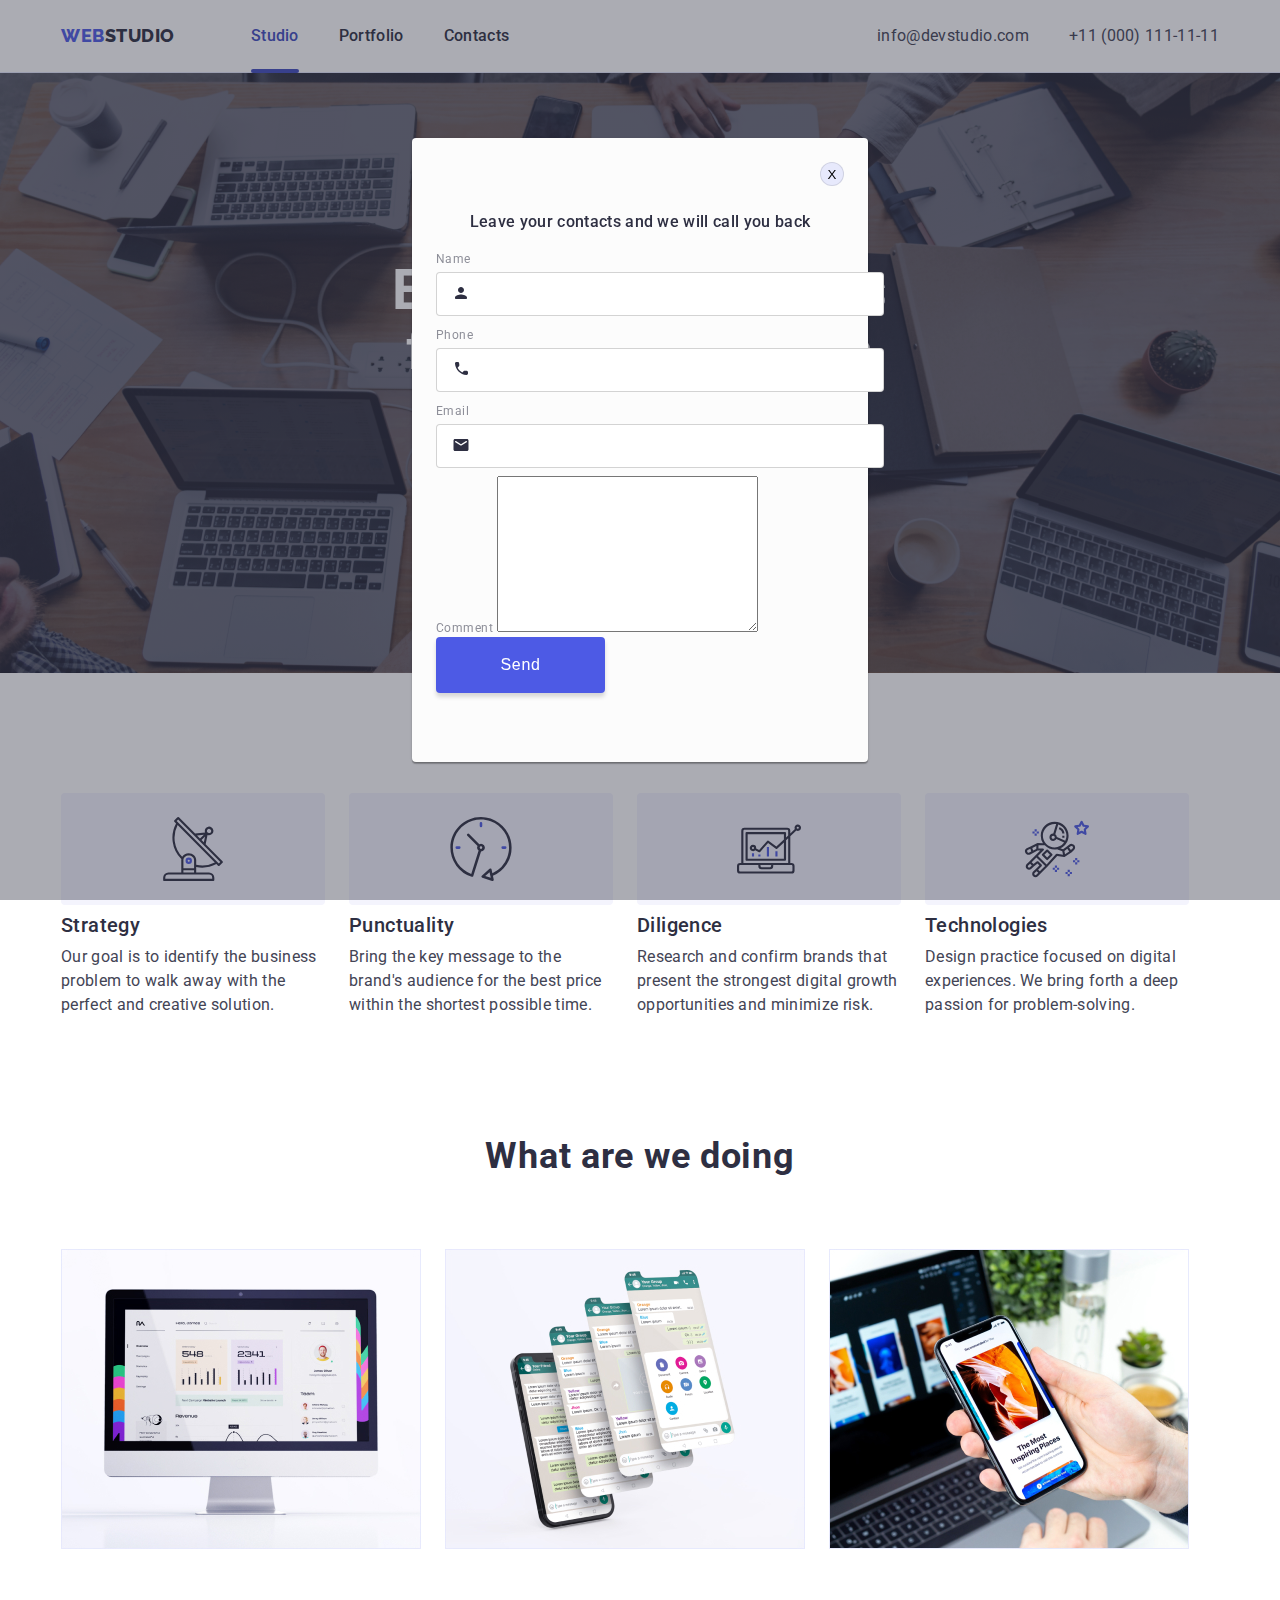
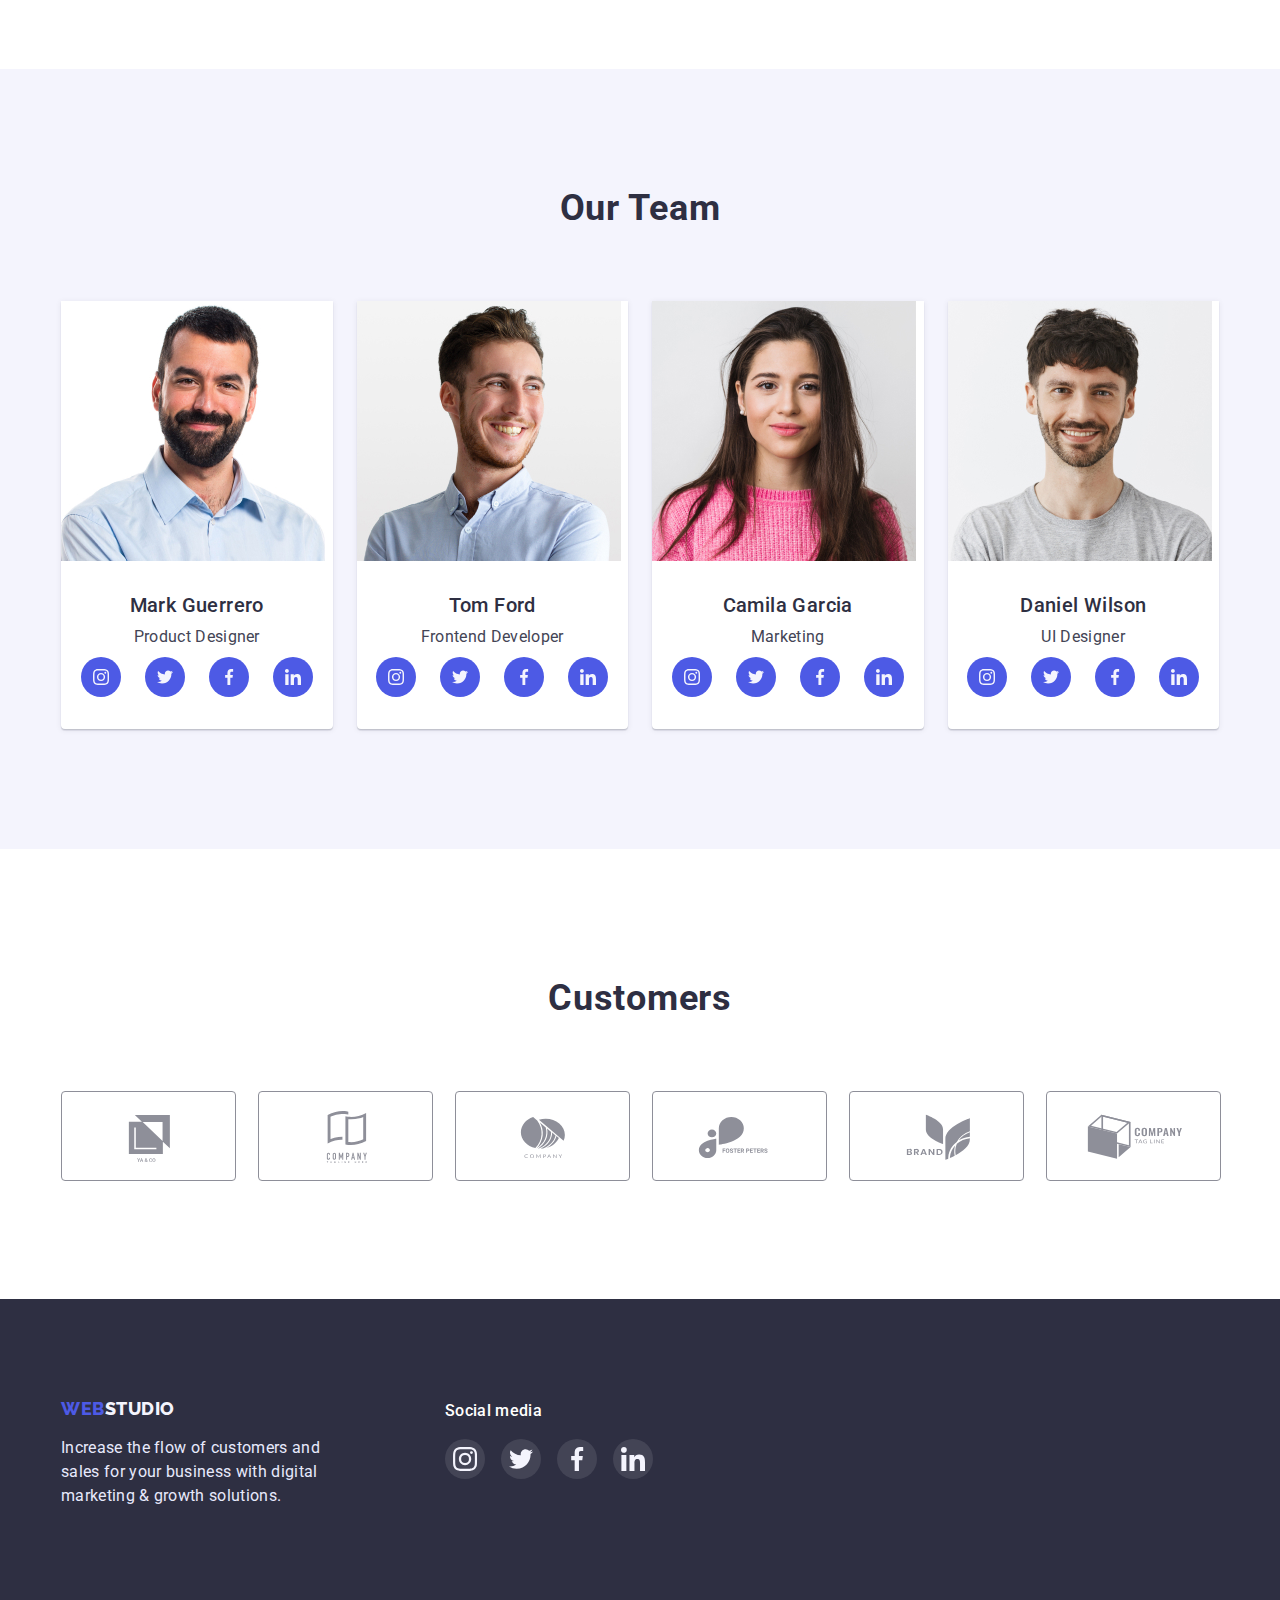
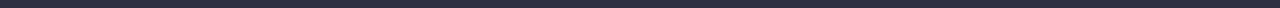
==== index.html @ ebdb6b66 "corect" ====
<!DOCTYPE html>
<html lang="en">
<head>
    <meta charset="UTF-8">
    <meta http-equiv="X-UA-Compatible" content="IE=edge">
    <meta name="viewport" content="width=device-width, initial-scale=1.0">
    <link rel="preconnect" href="https://fonts.googleapis.com">
    <link rel="preconnect" href="https://fonts.gstatic.com" crossorigin>
    <link href="https://fonts.googleapis.com/css2?family=Raleway:wght@800&family=Roboto:wght@400;500;700;900&display=swap" rel="stylesheet">
    <link rel="stylesheet" href="https://cdnjs.cloudflare.com/ajax/libs/modern-normalize/1.1.0/modern-normalize.min.css" integrity="sha512-wpPYUAdjBVSE4KJnH1VR1HeZfpl1ub8YT/NKx4PuQ5NmX2tKuGu6U/JRp5y+Y8XG2tV+wKQpNHVUX03MfMFn9Q==" crossorigin="anonymous" referrerpolicy="no-referrer" />
    <link rel="stylesheet" href="./css/styles.css">
    <title>Document</title>
</head>
<body>
    <header class="header">
        <div class="container header-container">
            <nav class="header-navigation">
                <a class="header-logo link" href="./index.html"><span class="header-logo-part">Web</span>Studio</a>
                <ul class="header-list list">
                    <li class="header-item"><a class="header-link link current" href="/">Studio</a></li>
                    <li class="header-item"><a class="header-link link " href="./portfolio.html">Portfolio</a></li>
                    <li class="header-item"><a class="header-link link " href="/">Contacts</a></li>
                </ul>
            </nav>
            <address class="header-adress">
                <ul class="header-adress-list list">
                    <li><a class="header-adress-mail link" href="mailto:info@devstudio.com">info@devstudio.com</a></li>
                    <li><a class="header-adress-tel link" href="tel:+110001111111">+11 (000) 111-11-11</a></li>
                </ul>
            </address>
        </div>
    </header>
    <main>
        <section class="main">
            <div class="container main-container">
                <h1 class="main-title title">Effective Solutions for Your Business</h1>
                <button type="button" data-modal-open class="main-btn">Order Service</button>
            </div>
        </section>
        <section class="hero">
            <div class="container">
                <h2 class="hero-title title">Our qualities</h2>
                <ul class="hero-list list">
                    <li class="hero-item">
                        <ul class="hero-list-icon list">
                            <li class="hero-item-icon">
                                    <svg class="hero-icon" widht="64" height="64">
                                        <use href="./images/symbol-defs-hero.svg#icon-antenna1"></use>
                                    </svg>
                                </a>
                            </li>
                        </ul>
                        <h3 class="hero-subtitle subtitle">Strategy</h3>
                        <p class="hero-text text">Our goal is to identify the business problem to walk away with the perfect and creative solution. </p>
                    </li>
                    <li class="hero-item">
                        <ul class="hero-list-icon list">
                            <li class="hero-item-icon">
                                    <svg class="hero-icon" widht="64" height="64">
                                        <use href="./images/symbol-defs-hero.svg#icon-clock1"></use>
                                    </svg>
                                </a>
                            </li>
                        </ul>
                        <h3 class="hero-subtitle subtitle">Punctuality</h3>
                        <p class="hero-text text">Bring the key message to the brand's audience for the best price within the shortest possible time.</p>
                    </li>
                    <li class="hero-item">
                        <ul class="hero-list-icon list">
                            <li class="hero-item-icon">
                                    <svg class="hero-icon" widht="64" height="64">
                                        <use href="./images/symbol-defs-hero.svg#icon-diagram1"></use>
                                    </svg>
                                </a>
                            </li>
                        </ul>
                        <h3 class="hero-subtitle subtitle">Diligence</h3>
                        <p class="hero-text text">Research and confirm brands that present the strongest digital growth opportunities and minimize risk.</p>
                    </li>
                    <li class="hero-item">
                        <ul class="hero-list-icon list">
                            <li class="hero-item-icon">
                                    <svg class="hero-icon" widht="64" height="64">
                                        <use href="./images/symbol-defs-hero.svg#icon-astronaut1"></use>
                                    </svg>
                                </a>
                            </li>
                        </ul>
                        <h3 class="hero-subtitle subtitle">Technologies</h3>
                        <p class="hero-text text">Design practice focused on digital experiences. We bring forth a deep passion for problem-solving.</p>
                    </li>
                </ul>
            </div>
        </section>
        <section class="about">
            <div class="container">
                <h2 class="about-title title">What are we doing</h2>
                <ul class="about-list list">
                    <li class="about-item"><img src="./images/Rectangle71.jpg" alt="computer" width="360"></li>
                    <li class="about-item"><img src="./images/Rectangle71-1.jpg" alt="phone" width="360"></li>
                    <li class="about-item"><img src="./images/Rectangle71-2.jpg" alt="phone" width="360"></li>
                </ul>
            </div>
        </section>
        <section class="team">
            <div class="container">
                <h2 class="team-title title">Our Team</h2>
                <ul class="team-list list">
                    <li class="team-item">
                        <img src="./images/img.jpg" alt="man" width="264">
                            <h3 class="team-subtitle subtitle ">Mark Guerrero</h3>
                            <p class="team-text text">Product Designer</p>
                            <ul class="team-soc-list list">
                                <li classs="team-soc-iteam">
                                    <a href="./index.html" class="team-soc-link link">
                                        <svg class="team-soc-icon" widht="16" height="16">
                                            <use href="./images/symbol-defs-soc.svg#icon-instagram"></use>
                                        </svg>
                                    </a>
                                </li>
                                <li classs="team-soc-iteam">
                                    <a href="./index.html" class="team-soc-link link">
                                        <svg class="team-soc-icon" widht="16" height="16">
                                            <use href="./images/symbol-defs-soc.svg#icon-twitter"></use>
                                        </svg>
                                    </a>
                                </li>
                                <li classs="team-soc-iteam">
                                    <a href="./index.html" class="team-soc-link link">
                                        <svg class="team-soc-icon" widht="16" height="16">
                                            <use href="./images/symbol-defs-soc.svg#icon-facebook"></use>
                                        </svg>
                                    </a>
                                </li>
                                <li classs="team-soc-iteam">
                                    <a href="./index.html" class="team-soc-link link">
                                        <svg class="team-soc-icon" widht="16" height="16">
                                            <use href="./images/symbol-defs-soc.svg#icon-linkedin"></use>
                                        </svg>
                                    </a>
                                </li>
                            </ul>
                    </li>
                    <li class="team-item">
                        <img src="./images/img1.jpg" alt="man" width="264">
                        <h3 class="team-subtitle subtitle">Tom Ford</h3>
                        <p class="team-text text">Frontend Developer</p>
                        <ul class="team-soc-list list">
                            <li classs="team-soc-iteam">
                                <a href="./index.html" class="team-soc-link link">
                                    <svg class="team-soc-icon" widht="16" height="16">
                                        <use href="./images/symbol-defs-soc.svg#icon-instagram"></use>
                                    </svg>
                                </a>
                            </li>
                            <li classs="team-soc-iteam">
                                <a href="./index.html" class="team-soc-link link">
                                    <svg class="team-soc-icon" widht="16" height="16">
                                        <use href="./images/symbol-defs-soc.svg#icon-twitter"></use>
                                    </svg>
                                </a>
                            </li>
                            <li classs="team-soc-iteam">
                                <a href="./index.html" class="team-soc-link link">
                                    <svg class="team-soc-icon" widht="16" height="16">
                                        <use href="./images/symbol-defs-soc.svg#icon-facebook"></use>
                                    </svg>
                                </a>
                            </li>
                            <li classs="team-soc-iteam">
                                <a href="./index.html" class="team-soc-link link">
                                    <svg class="team-soc-icon" widht="16" height="16">
                                        <use href="./images/symbol-defs-soc.svg#icon-linkedin"></use>
                                    </svg>
                                </a>
                            </li>
                        </ul>
                    </li>
                    <li class="team-item">
                        <img src="./images/img2.jpg" alt="women" width="264">
                        <h3 class="team-subtitle subtitle">Camila Garcia</h3>
                        <p class="team-text text">Marketing</p>
                        <ul class="team-soc-list list">
                            <li classs="team-soc-iteam">
                                <a href="./index.html" class="team-soc-link link">
                                    <svg class="team-soc-icon" widht="16" height="16">
                                        <use href="./images/symbol-defs-soc.svg#icon-instagram"></use>
                                    </svg>
                                </a>
                            </li>
                            <li classs="team-soc-iteam">
                                <a href="./index.html" class="team-soc-link link">
                                    <svg class="team-soc-icon" widht="16" height="16">
                                        <use href="./images/symbol-defs-soc.svg#icon-twitter"></use>
                                    </svg>
                                </a>
                            </li>
                            <li classs="team-soc-iteam">
                                <a href="./index.html" class="team-soc-link link">
                                    <svg class="team-soc-icon" widht="16" height="16">
                                        <use href="./images/symbol-defs-soc.svg#icon-facebook"></use>
                                    </svg>
                                </a>
                            </li>
                            <li classs="team-soc-iteam">
                                <a href="./index.html" class="team-soc-link link">
                                    <svg class="team-soc-icon" widht="16" height="16">
                                        <use href="./images/symbol-defs-soc.svg#icon-linkedin"></use>
                                    </svg>
                                </a>
                            </li>
                        </ul>
                    </li>
                    <li class="team-item">
                        <img src="./images/img3.jpg" alt="man" width="264">
                        <h3 class="team-subtitle subtitle">Daniel Wilson</h3>
                        <p class="team-text text">UI Designer</p>
                        <ul class="team-soc-list list">
                            <li classs="team-soc-iteam">
                                <a href="./index.html" class="team-soc-link link">
                                    <svg class="team-soc-icon" widht="16" height="16">
                                        <use href="./images/symbol-defs-soc.svg#icon-instagram"></use>
                                    </svg>
                                </a>
                            </li>
                            <li classs="team-soc-iteam">
                                <a href="./index.html" class="team-soc-link link">
                                    <svg class="team-soc-icon" widht="16" height="16">
                                        <use href="./images/symbol-defs-soc.svg#icon-twitter"></use>
                                    </svg>
                                </a>
                            </li>
                            <li classs="team-soc-iteam">
                                <a href="./index.html" class="team-soc-link link">
                                    <svg class="team-soc-icon" widht="16" height="16">
                                        <use href="./images/symbol-defs-soc.svg#icon-facebook"></use>
                                    </svg>
                                </a>
                            </li>
                            <li classs="team-soc-iteam">
                                <a href="./index.html" class="team-soc-link link">
                                    <svg class="team-soc-icon" widht="16" height="16">
                                        <use href="./images/symbol-defs-soc.svg#icon-linkedin"></use>
                                    </svg>
                                </a>
                            </li>
                        </ul>
                    </li>        
                </ul>
            </div>
        </section>
        <section class="customers">
            <div class="container">
                <h2 class="customers-title">Customers</h2>
                <ul class="customers-list list">
                    <li class="customers-iteam">
                        <a href="" class="customers-link link">
                            <svg class="customers-icon" widht="104" height="56">
                                <use href="./images/symbol-defs-cus.svg#icon-Logo3"></use>
                            </svg>
                        </a>
                    </li>
                    <li class="customers-iteam">
                        <a href="" class="customers-link link">
                            <svg class="customers-icon" widht="104" height="56">
                                <use href="./images/symbol-defs-cus.svg#icon-Logo4"></use>
                            </svg>
                        </a>
                    </li>
                    <li class="customers-iteam">
                        <a href="" class="customers-link link">
                            <svg class="customers-icon" widht="104" height="56">
                                <use href="./images/symbol-defs-cus.svg#icon-Logo5"></use>
                            </svg>
                        </a>
                    </li>
                    <li class="customers-iteam">
                        <a href="" class="customers-link link">
                            <svg class="customers-icon" widht="104" height="56">
                                <use href="./images/symbol-defs-cus.svg#icon-Logo"></use>
                            </svg>
                        </a>
                    </li>
                    <li class="customers-iteam">
                        <a href="" class="customers-link link">
                            <svg class="customers-icon" widht="104" height="56">
                                <use href="./images/symbol-defs-cus.svg#icon-Logo1"></use>
                            </svg>
                        </a>
                    </li>
                    <li class="customers-iteam">
                        <a href="" class="customers-link link">
                            <svg class="customers-icon" widht="104" height="56">
                                <use href="./images/symbol-defs-cus.svg#icon-Logo2"></use>
                            </svg>
                        </a>
                    </li>
                </ul>
            </div>
        </section>
    </main>
    <footer class="footer">
        <div class="container footer-container">
                <div class="footer-footer">
                    <a href="./index.html" class="footer-logo link"><span class="footer-logo-part">Web</span>Studio</a>
                    <p class="footer-text text">Increase the flow of customers and sales for your business with digital marketing & growth solutions.</p>
                </div>
            <div class="footer-soc">
                <h1 class="footer-title-icon">Social media</h1>
                <ul class="footer-list list">
                    <li classs="footer-soc-iteam">
                        <a href="./index.html" class="footer-soc-link link">
                            <svg class="footer-soc-icon" widht="24" height="24">
                                <use href="./images/symbol-defs-soc.svg#icon-instagram"></use>
                            </svg>
                        </a>
                    </li>
                    <li classs="footer-soc-iteam">
                        <a href="./index.html" class="footer-soc-link link">
                            <svg class="footer-soc-icon" widht="24" height="24">
                                <use href="./images/symbol-defs-soc.svg#icon-twitter"></use>
                            </svg>
                        </a>
                    </li>
                    <li classs="footer-soc-iteam">
                        <a href="./index.html" class="footer-soc-link link">
                            <svg class="footer-soc-icon" widht="24" height="24">
                                <use href="./images/symbol-defs-soc.svg#icon-facebook"></use>
                            </svg>
                        </a>
                    </li>
                    <li classs="footer-soc-iteam">
                        <a href="./index.html" class="footer-soc-link link">
                            <svg class="footer-soc-icon" widht="24" height="24">
                                <use href="./images/symbol-defs-soc.svg#icon-linkedin"></use>
                            </svg>
                        </a>
                    </li>
                </ul>
            </div>
        </div>
    </footer>
    <div class="backdrop" data-modal >
        <div class="modal">
            <button type="button" data-modal-close class="mode-close">X</button>
            <p class="modal-title">Leave your contacts and we will call you back</p>
            <form class="modal-form">
                <div class="modal-filed">
                    <label class="modal-input-title" for="user-name">
                        Name</labl >
                        <div class="modal-wrap">
                            <input class="modal-input" id="user-name" name="user-name" required type="text">
                            <svg class="modal-input-icon" width="18" height="18">
                                <use href="./images/symbol-defs.svg#icon-modal-person"></use>
                            </svg>
                        </div >
                </div>
                <div class="modal-filed">
                <label class="modal-input-title">
                    Phone </labl >
                    <div class="modal-wrap">
                        <input class="modal-input" name="user-tel" required type="tel">
                        <svg class="modal-input-icon" width="18" height="24">
                            <use href="./images/symbol-defs.svg#icon-modal-phone"></use>
                        </svg>
                    </div >
            </div>
            <div class="modal-filed">
                <label class="modal-input-title">
                    Email </labl >
                <div class="modal-wrap">
                    <input class="modal-input" name="user-email" type="email">
                    <svg class="modal-input-icon" width="18" height="24">
                        <use href="./images/symbol-defs.svg#icon-modal-email"></use>
                    </svg>
                </div >
            </div>
            <div>
                <label class="modal-input-title">
                    Comment</labl >
                    <textarea name="" id="" cols="30" rows="10"></textarea>
                    <!-- <input class="modal-inpu coment" placeholder="Text input" type="text"> -->
            </div>
                <button type="submit" class="modal-btn">Send</button>
            </form>
        </div>
    </div>
    <script src="./js/modal.js"></script>
</body>
---- css/styles.css ----
:root{
    --text: #434455;
    --title: #2E2F42;
}

body{
    font-family: 'Roboto', sans-serif;
    color: #434455;
    background-color: #FFFFFF;
    font-size: 16px;
    margin: 0;
}

.list{
    list-style: none;
}

.link{
    text-decoration: none;
    color: #2E2F42;
}

.title {
font-size: 36px;
line-height: 1.11;
letter-spacing: 0.02em;
}

.text{
line-height: 1.5;
letter-spacing: 0.02em;
}

.subtitle{
    font-weight: 500;
font-size: 20px;
line-height: 1.2;
letter-spacing: 0.02em;
}

h1,h2,h3,h4,h5,h6,p{
    margin: 0;
}

ul{
    margin: 0;
    padding-left: 0;
}

img{
    display: block;
}

.container{
    width: 1158px;
    padding-left: 15px;
    padding-right: 15px;
    margin-left: auto;
    margin-right: auto;
    /* outline: 2px solid red; */
}
/*-----------HEADER----------------*/

.header{
    background: #FFFFFF;
    border-bottom: 1px solid #E7E9FC;
    box-shadow: 0px 2px 1px rgba(46, 47, 66, 0.08), 0px 1px 1px rgba(46, 47, 66, 0.16), 0px 1px 6px rgba(46, 47, 66, 0.08);
}

.current {
    color: #404BBF;
    position: relative;
}

.current::after {
    content: '';
    position: absolute; 
    left: 0;
    width: 100%;
    height: 4px;
    bottom: -28px;
    background-color: #404BBF;
border-radius: 2px;
} 

.header-container{
    display: flex;
    padding: 24px 0;
}

.header-adress-list{
    display: flex;
}

.header-navigation{
    display: flex;
    align-items: center;
    margin-right: auto;
}

.header-list{
    display: flex;
    gap: 40px;
}

.header-logo-part{
    color: #4D5AE5;
}

.header-logo {
    font-family: 'Raleway', sans-serif;
    font-weight: 800;
font-size: 18px;
line-height: 1.33;
display: flex;
align-items: center;
letter-spacing: 0.03em;
text-transform: uppercase;
color: #2E2F42;
margin-right: 76px;
}

.header-item {
    font-weight: 500;
line-height: 1.5;
letter-spacing: 0.02em;
color: #2E2F42;
}

.header-link{
    transition: color 250ms cubic-bezier(0.4, 0, 0.2, 1);
} 

.header-link:hover,
.header-link:focus {
    color: #4D5AE5;
}

.header-link:active{
    color: #4D5AE5;
}

.header-adress-list {
    font-style: normal;
}

.header-adress-tel {
line-height: 1.5;
letter-spacing: 0.02em;
text-decoration: none;
color: var(--text);
position: relative;
margin-left: 40px;
transition: color 250ms cubic-bezier(0.4, 0, 0.2, 1);
}

.header-adress-tel:hover,
.header-adress-tel:focus{
    color: #4D5AE5;
}

.header-adress-mail {
line-height: 1.5;
letter-spacing: 0.02em;
text-decoration: none;
color: var(--text);
transition: color 250ms cubic-bezier(0.4, 0, 0.2, 1);
}

.header-adress-mail:hover,
.header-adress-mail:focus{
    color: #4D5AE5;
}

/*-----------MAIN CONTENT----------------*/

.main {
    background-color: #2E2F42;
    padding-top: 188px;
    padding-bottom: 188px;
    background-image: linear-gradient(rgba(46, 47, 66, 0.7), rgba(46, 47, 66, 0.7)), url(../images/hero-bg.jpg);
    background-repeat: no-repeat;
    background-size: auto;
    background-position: center;
    max-width: 1440px;
    margin-left: auto;
    margin-right: auto;
}

.main-container{
    justify-items: center;
}

.main-title {
    font-size: 56px;
line-height: 1.07;
letter-spacing: 0.02em;
color: #FFFFFF;
text-align: center;
max-width: 496px;
margin: auto;
margin-bottom: 48px;
}

.hero{
    background-color: #E5E5E5;
}

.main-btn{
    font-family: 'Roboto';
font-style: normal;
font-weight: 500;
font-size: 16px;
line-height: 1.5;
align-items: center;
letter-spacing: 0.04em;
padding: 16px 32px;
color: #FFFFFF;
background: #4D5AE5;
box-shadow: 0px 4px 4px rgba(0, 0, 0, 0.15);
border-radius: 4px;
border: 0;
min-width: 169px;
display: block;
margin: 0 auto;
cursor: pointer;
transition: background-color 250ms cubic-bezier(0.4, 0, 0.2, 1), box-shadow 250ms cubic-bezier(0.4, 0, 0.2, 1);
}

.main-btn:hover,
.main-btn:focus{
    background-color: #404BBF;
box-shadow: 0px 1px 6px rgba(46, 47, 66, 0.08), 0px 1px 1px rgba(46, 47, 66, 0.16), 0px 2px 1px rgba(46, 47, 66, 0.08);
}

.main-btn:active{
    background: #4D5AE5;
box-shadow: 0px 4px 4px rgba(0, 0, 0, 0.15);
}

/*--------------HERO------------------*/

.hero{
    background-color:  #FFFFFF;
    padding-top: 120px;
    padding-bottom: 120px;
}

.hero-list{
    display: flex;
    gap: 24px;
}

.hero-title{
    display: none;
    color: #2E2F42;   
}

.hero-subtitle{
color: var(--title);
margin-bottom: 8px;
margin-top: 8px;
}

.hero-text {
color: var(--text);
width: 264px;
}
.hero-list-icon{
    display: flex;
    gap: 24px;
}
.hero-item-icon {
    width: 264px;
    height: 112px;
    background: #F4F4FD;
border-radius: 4px;
display: flex;
justify-content: center;
align-items: center;
}

/*-----------ABOUT----------------*/

.about {
    background-color: #FFFFFF;
    padding-bottom: 120px;
}

.about-list{
    display: flex;
    gap:24px;
}

.about-title {
color: var(--title);
margin-bottom: 72px;
text-align: center;
}

.about-iteam{
    width: calc((100% - 48px) / 3);
}

/*-----------TEAM----------------*/

.team {
    background: #F4F4FD;
    padding-top: 120px;
    padding-bottom: 120px;
}

.team-list{
    display: flex;
    gap: 24px;
}

.team-title {
color: var(--title);
margin-bottom: 72px;
text-align: center;
}

.team-item {
    background-color: #FFFFFF;
    text-align: center;
    background: #FFFFFF;
    width: calc((100% - 72px) / 4);
box-shadow: 0px 1px 6px rgba(46, 47, 66, 0.08), 0px 1px 1px rgba(46, 47, 66, 0.16), 0px 2px 1px rgba(46, 47, 66, 0.08);
border-radius: 0px 0px 4px 4px;
padding-bottom: 32px;
}

.team-subtitle {
color: var(--title);
margin-top: 32px;
margin-bottom: 8px;
}

.team-text {
color: var(--text);
margin-bottom: 8px;
}

.team-soc-list {
    display: flex;
    justify-content: center;
    gap: 24px;
}

.team-soc-iteam {
    width: 40px;
    height: 40px;
}

.team-soc-link {
    width: 40px;
    height: 40px;
    background-color: #4D5AE5;
    display: flex;
    align-items: center;
    justify-content: center;
    border-radius: 50%;
    transition: background-color 250ms cubic-bezier(0.4, 0, 0.2, 1);
}

.team-soc-link:hover,
.team-soc-link:focus{
    background-color:  #404BBF;
}

/* ----------CUSTOMERS------------- */

.customers{
    padding-top: 130px;
    padding-bottom: 120px;
}

.customers-title{
font-size: 36px;
line-height: 1.11;
text-align: center;
letter-spacing: 0.02em;
text-transform: capitalize;
color: #2E2F42;
margin-bottom: 72px;
}

.customers-list {
    display: flex;
    gap: 24px;
}

.customers-iteam {
    width: calc((100% - 120px) / 6);
    height: 88px;
}

.customers-link {
    width: 100%;
    height: 100%;
    border: 1px solid #8E8F99;
border-radius: 4px;
display: flex;
justify-content: center;
align-items: center;
transition: border-color 250ms cubic-bezier(0.4, 0, 0.2, 1);
}
.customers-icon{
    fill: #8E8F99;
    transition: fill 250ms cubic-bezier(0.4, 0, 0.2, 1);
}

.customers-link:is(:hover, :focus){
    border-color: #404BBF;
}

.customers-link:is(:hover, :focus) > .customers-icon{
    fill: #404BBF;
}

/*-----------PORTFOLIO----------------*/

.portfolio{
    padding-top: 96px;
    padding-bottom: 120px;
}

.portfolio-menu {
    display: none;
}

.portfolio-btn {
    font-weight: 500;
font-size: 16px;
line-height: 1.5;
display: flex;
align-items: center;
text-align: center;
letter-spacing: 0.04em;
color: #4D5AE5;
background-color: #F4F4FD;
border: 1px solid #E7E9FC;
cursor: pointer;
padding: 12px 24px;
border-radius: 4px;
transition: color 250ms cubic-bezier(0.4, 0, 0.2, 1), background-color 250ms cubic-bezier(0.4, 0, 0.2, 1), border-color 250ms cubic-bezier(0.4, 0, 0.2, 1), box-shadow 250ms cubic-bezier(0.4, 0, 0.2, 1);
}

.portfolio-btn:hover,
.portfolio-btn:focus {
    color: #FFFFFF;
    background-color: #404BBF;
    border-color: #404BBF;
box-shadow: 0px 3px 1px rgba(0, 0, 0, 0.1), 0px 2px 1px rgba(0, 0, 0, 0.08), 0px 2px 2px rgba(0, 0, 0, 0.12);
}

.portfolio-list{
    display: flex;
    justify-content: center; 
    gap: 24px;
    margin-bottom: 72px;
} 

.menu-list {
    display: flex;
    flex-wrap: wrap;
    column-gap: 24px;
    row-gap: 48px;
}

.menu-iteam{
    width: calc((100% - 48px) / 3);
}

.menu-iteam:hover .menu-top-info{
    transform: translateY(0%);
}

.menu-info{
    position: relative;
    overflow: hidden;
}

.menu-top-info{
position: absolute;
top: 0;
padding: 40px;
background-color: #4D5AE5;
line-height: 1.5;
letter-spacing: 0.02em;
color: #F4F4FD;
padding: 40px 32px;
height: 100%;
transform: translateY(100%);
transition: transform 250ms cubic-bezier(0.4, 0, 0.2, 1);
}

.menu-iteam {
    background: #FFFFFF;
    box-shadow: 0px 1px 6px rgba(46, 47, 66, 0.08);
    transition: box-shadow 250ms cubic-bezier(0.4, 0, 0.2, 1);
}

.menu-iteam:hover,
.menu-iteam:focus {
    box-shadow: 0px 1px 6px rgba(46, 47, 66, 0.08), 0px 1px 1px rgba(46, 47, 66, 0.16), 0px 2px 1px rgba(46, 47, 66, 0.08);
}

.cotainer-menu{
    width: 360px;
    border: 1px solid #E7E9FC;
    border-top: 0;
}

.menu-subtitle {
color: var(--title);
padding-top: 32px;
margin-bottom: 8px;
margin-left: 16px;
}

.menu-text {
color: var(--text);
margin-bottom: 32px;
margin-left: 16px;
}

/*-----------FOOTER----------------*/

.footer{
    background: #2E2F42;
    padding-top: 100px;
    padding-bottom: 100px;
}

.footer-container{
    display: flex;
}

.footer-logo{
    font-family: 'Raleway', sans-serif;
    font-weight: 800;
font-size: 18px;
line-height: 1.16;
letter-spacing: 0.03em;
text-transform: uppercase;
color: #F4F4FD;
}

.footer-text {
    color: #E7E9FC;
    margin-top: 16px;
    width: 264px;
}

.footer-logo-part{
    color: #4D5AE5;
}

.footer-soc{
    margin-left: 120px;
}

.footer-title-icon {
    font-weight: 500;
    font-size: 16px;
    line-height: 1.5;
    letter-spacing: 0.02em;   
    color: #FFFFFF;  
    margin-bottom: 16px;
}

.footer-list {
    display: flex;
    justify-content: center;
    gap: 16px;
}

.footer-soc-iteam{
    width: 40px;
    height: 40px;
}

.footer-soc-link {
    width: 40px;
    height: 40px;
    background: rgba(255, 255, 255, 0.1);
    display: flex;
    align-items: center;
    justify-content: center;
    border-radius: 50%;
    transition: background-color 250ms cubic-bezier(0.4, 0, 0.2, 1);
}

.footer-soc-link:is(:hover, :focus) {
    background-color: #31D0AA;
}

/* ---------MODAL------------- */

.backdrop {
    position: fixed;
    top: 0;
    width: 100%;
    height: 100%;
    background-color: rgba(46, 47, 66, 0.4);
    transition: opacity 250ms cubic-bezier(0.4, 0, 0.2, 1), visibility 250ms cubic-bezier(0.4, 0, 0.2, 1);
}


.modal {
    position: absolute;
    top: 50%;
    left: 50%;
    transform: translate(-50%, -50%) scale(1);
    width: 408px;
    min-height: 576px;
    background: #FCFCFC;
    box-shadow: 0px 1px 1px rgba(0, 0, 0, 0.14), 0px 1px 3px rgba(0, 0, 0, 0.12), 0px 2px 1px rgba(0, 0, 0, 0.2);
border-radius: 4px;
padding: 24px;
transition: transform 250ms cubic-bezier(0.4, 0, 0.2, 1);
}

.backdrop.is-hidden .modal{
    transform: translate(-50%, -50%) scale(0);
}

.mode-close {
    width: 24px;
    height: 24px;
    border-radius: 50%;
    background-color: #E7E9FC;
border: 1px solid rgba(0, 0, 0, 0.1);
display: block;
margin-left: auto;
cursor: pointer;
margin-bottom: 24px;
}

.mode-close:is(:hover, :focus){
    background-color: #404BBF;
    color: #E5E5E5;
}

.is-hidden{
    opacity: 0;
    visibility: hidden;
    pointer-events: none;
}

.modal-title{
    font-weight: 500;
font-size: 16px;
line-height: 1.5;
text-align: center;
letter-spacing: 0.02em;
color: #2E2F42;
margin-bottom: 14px;
}

.modal-input-title{
    font-size: 12px;
line-height: 1.33;
letter-spacing: 0.04em;
color: #8E8F99;
}

.modal-filed{
    margin-bottom: 8px;
}

.modal-wrap{
    position: relative;
    margin-top: 4px;
}

.modal-input{
    width: 100%;
    height: 40px;
    border: 1px solid rgba(33, 33, 33, 0.2);
border-radius: 4px;
padding-left: 36px;
border-color: #21212133;
outline: transparent;
}

.modal-input-icon{
    fill: #2E2F42;
    position: absolute;
    left: 16px;
    top: 21px;
    transform: translateY(-50%);
}

.modal-input-icon:is(:hover, :focus){
    fill: #4D5AE5;
}

.modal-input::placeholder{
    font-size: 12px;
line-height: 1.33;
letter-spacing: 0.04em;
color: rgba(117, 117, 117, 0.5);
position: absolute;
margin-top: 8px;
top: 0;
left: 0;
margin: 0;
padding: 0;
}

.coment{
    width: 100%;
    border: 1px solid rgba(33, 33, 33, 0.2);
border-radius: 4px;
padding-left: px;
border-color: #21212133;
    height: 120px;
    outline: transparent;
}

.coment:focus{
    border-color: #4D5AE5;
}

.modal-input:focus{
    border-color: #4D5AE5;
}

.modal-input:focus + .modal-input-icon{
    fill: #4D5AE5;
}


.modal-btn{
    font-weight: 500;
font-size: 16px;
line-height: 1.5;
display: flex;
align-items: center;
text-align: center;
letter-spacing: 0.04em;
color: #FFFFFF;

display: block;
flex-direction: row;
align-items: flex-start;
padding: 16px 32px;
/* position: absolute; */
width: 169px;
height: 56px;
background: #4D5AE5;
box-shadow: 0px 4px 4px rgba(0, 0, 0, 0.15);
border-radius: 4px;
border: 0px;
}
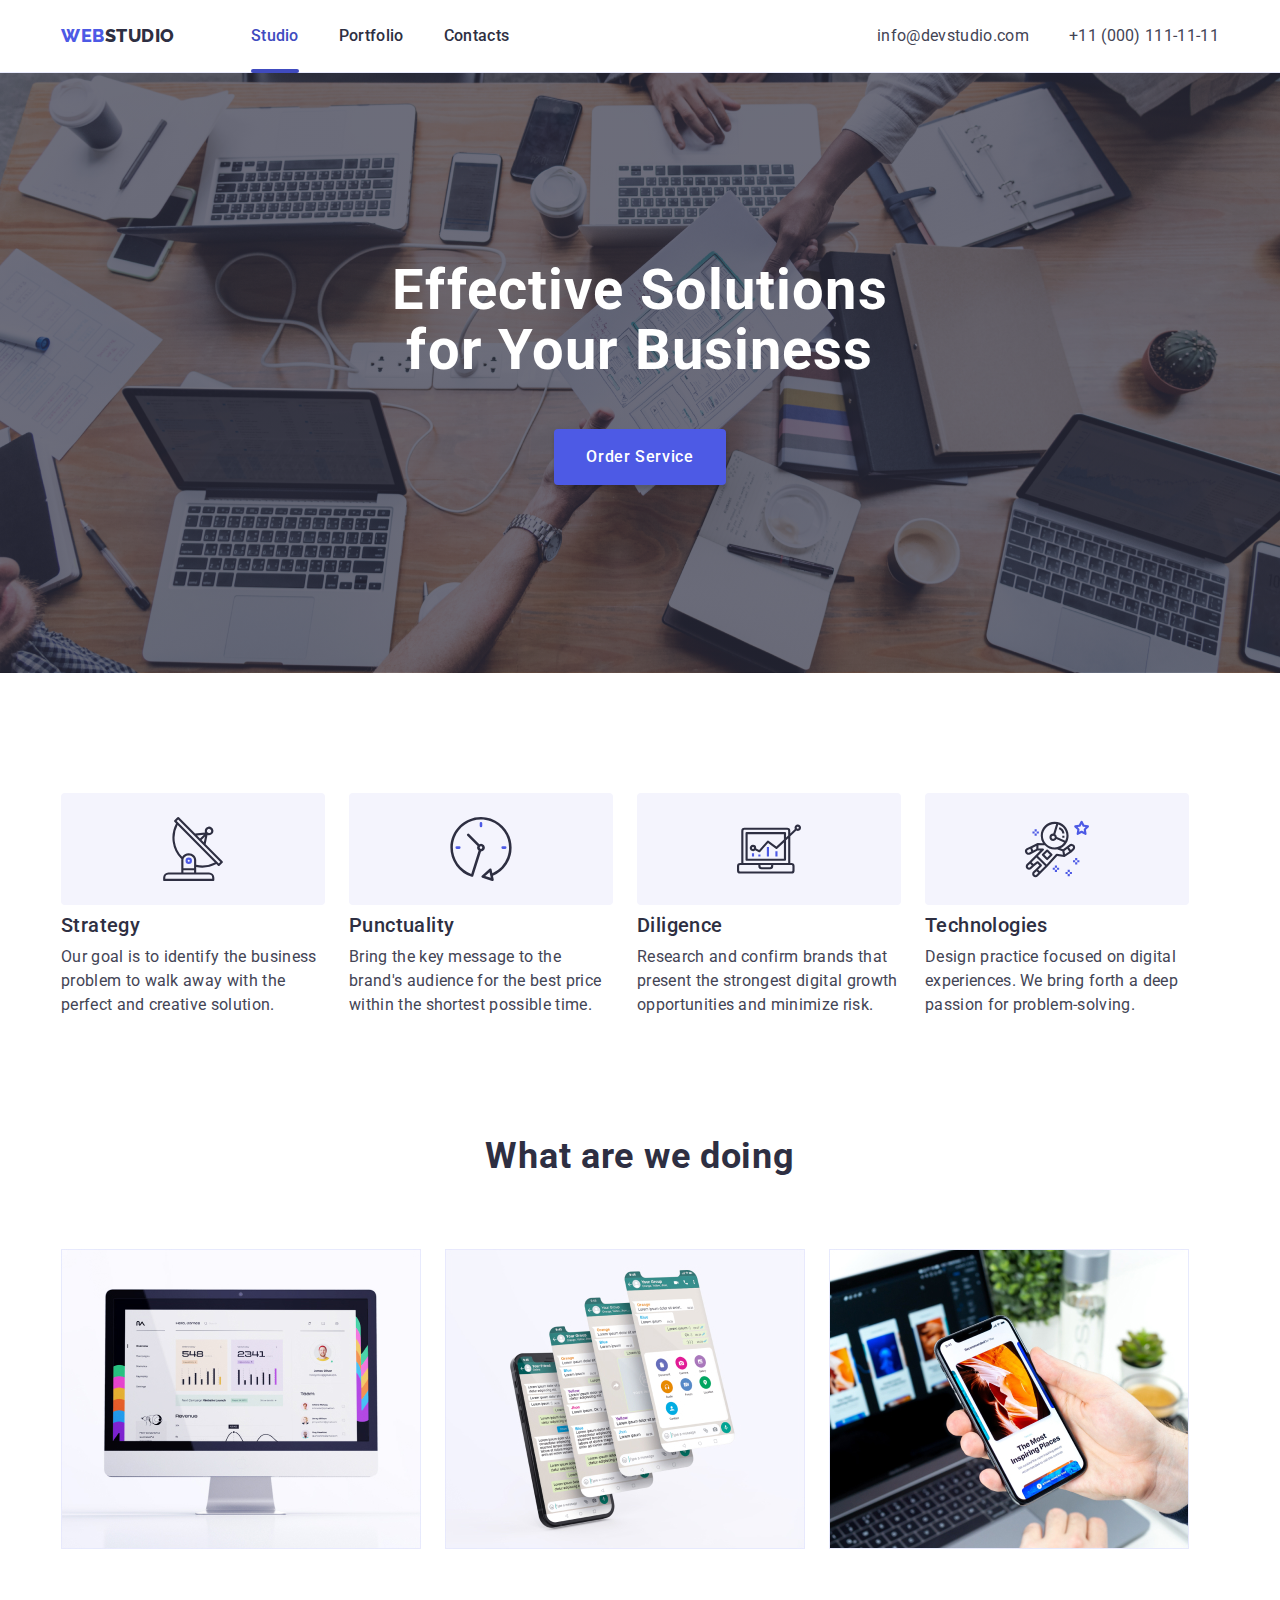
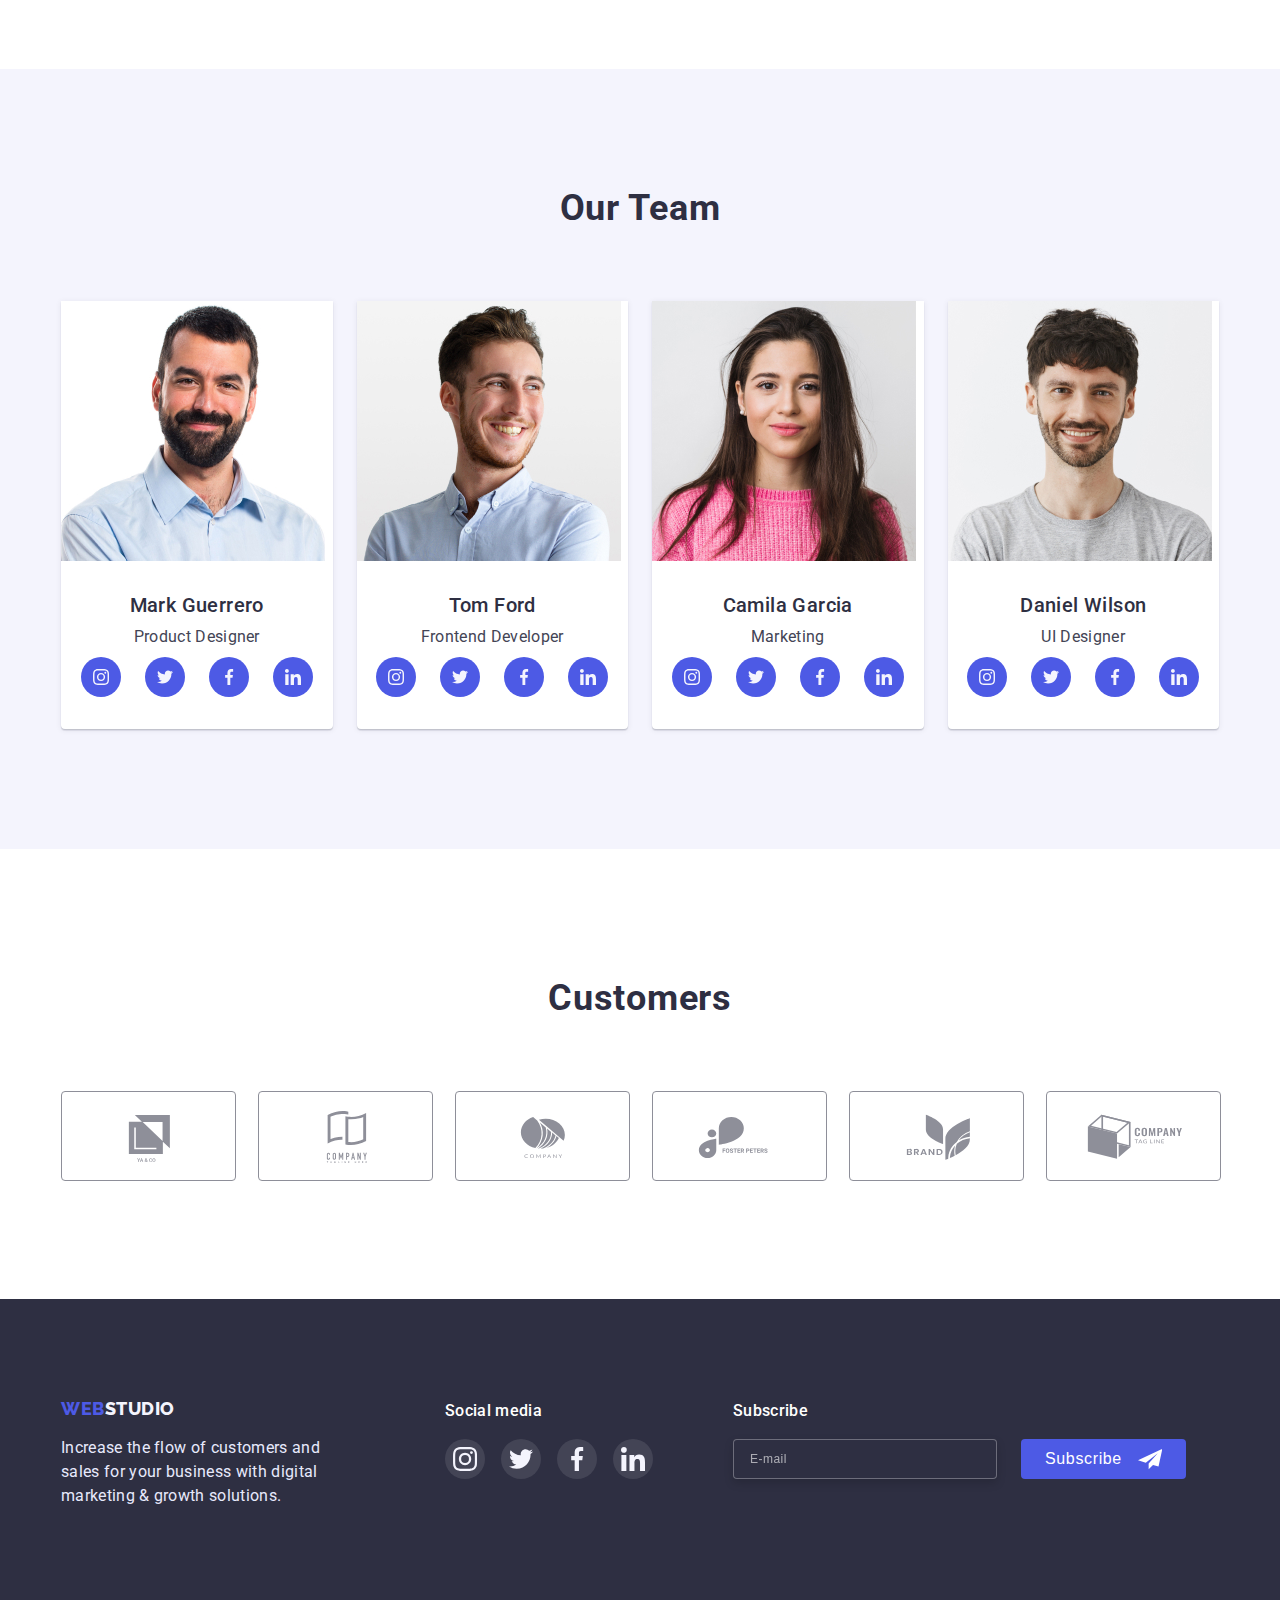
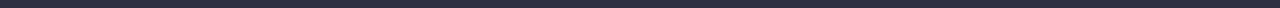
==== commit b356fdb7: "corect" ====
--- a/index.html
+++ b/index.html
@@ -338,9 +338,22 @@
                     </li>
                 </ul>
             </div>
+            <div class="footer-subscribe">
+                <p class="footer-subscribe-title">Subscribe</p>
+                <form class="footer-subscribe-form">
+                    <label for=""></label>
+                    <input type="text" class="footer-send-email" name="send-email" placeholder="E-mail">
+                    <button typu="submit" name="Subscribe" class="subscribe-btn"> 
+                        <div class="subscribe-text">Subscribe </div >
+                        <svg class="subscribe-icon" widht="24" height="24">
+                            <use href="./images/symbol-defs.svg#icon-subscribe"></use>
+                        </svg>
+                    </button>
+                </form>
+            </div>
         </div>
     </footer>
-    <div class="backdrop" data-modal >
+    <div class="backdrop is-hidden" data-modal >
         <div class="modal">
             <button type="button" data-modal-close class="mode-close">X</button>
             <p class="modal-title">Leave your contacts and we will call you back</p>
@@ -356,30 +369,33 @@
                         </div >
                 </div>
                 <div class="modal-filed">
-                <label class="modal-input-title">
+                <label class="modal-input-title" for="user-tel">
                     Phone </labl >
-                    <div class="modal-wrap">
-                        <input class="modal-input" name="user-tel" required type="tel">
+                    <div class="modal-wrap" >
+                        <input class="modal-input" name="user-tel" id="user-tel" required type="tel">
                         <svg class="modal-input-icon" width="18" height="24">
                             <use href="./images/symbol-defs.svg#icon-modal-phone"></use>
                         </svg>
                     </div >
             </div>
             <div class="modal-filed">
-                <label class="modal-input-title">
+                <label class="modal-input-title" for="user-email">
                     Email </labl >
                 <div class="modal-wrap">
-                    <input class="modal-input" name="user-email" type="email">
+                    <input class="modal-input" id="user-email" name="user-email" type="email">
                     <svg class="modal-input-icon" width="18" height="24">
                         <use href="./images/symbol-defs.svg#icon-modal-email"></use>
                     </svg>
                 </div >
             </div>
-            <div>
-                <label class="modal-input-title">
+            <div class="">
+                <label class="modal-input-title" id="coment">
                     Comment</labl >
-                    <textarea name="" id="" cols="30" rows="10"></textarea>
-                    <!-- <input class="modal-inpu coment" placeholder="Text input" type="text"> -->
+                    <textarea name="coment" id="coment" placeholder="Text input" class="modal-input-coment"></textarea>
+            </div>
+            <div class="">
+                <input type="checkbox" id="policy" name="policy" value="true" class="modal-check visually" required>
+                <label for="policy" class="check-text">I accept the terms and conditions of the <a class="modal-privaticy" href="./"> Privacy Policy</a></label>
             </div>
                 <button type="submit" class="modal-btn">Send</button>
             </form>
--- a/css/styles.css
+++ b/css/styles.css
@@ -58,6 +58,16 @@
     margin-left: auto;
     margin-right: auto;
     /* outline: 2px solid red; */
+}
+
+.visually{
+position: absolute;
+bottom: 0;
+padding: 0;
+white-space: nowrap;
+clip-path: inset(100%);
+clip: rect(0 0 0 0);
+overflow: hidden;
 }
 /*-----------HEADER----------------*/
 
@@ -597,6 +607,79 @@
     background-color: #31D0AA;
 }
 
+.footer-subscribe{
+    /* display: flex; */
+    margin-left: 80px;
+}
+
+.footer-subscribe-title{
+    font-weight: 500;
+font-size: 16px;
+line-height: 1.5;
+letter-spacing: 0.02em;
+color: #FFFFFF;
+margin-bottom: 16px;
+}
+
+.footer-send-email{
+justify-content: center;
+    align-items: center;
+    padding-left: 16px;
+    height: 40px;
+    width: 264px;
+    color: #ffffff;
+    background: #2e2f42;
+    display: flex;
+    box-sizing: border-box;
+    border: 1px solid rgba(255, 255, 255, 0.3);
+    filter: drop-shadow(0px 4px 4px rgba(0, 0, 0, 0.15));
+    border-radius: 4px;
+}
+
+.footer-send-email::placeholder{
+    /* padding-left: 16px; */
+    font-size: 12px;
+line-height: 2;
+letter-spacing: 0.04em;
+color: rgba(255, 255, 255, 0.6);
+}
+
+.footer-subscribe-form{
+    display: flex;
+    align-items: center;
+    justify-content: space-between; 
+}
+
+.subscribe-btn{
+height: 40px;
+width: 165px;
+margin-left: 24px;
+cursor: pointer;
+display: flex;
+flex-direction: row;
+justify-content: center;
+align-items: center;
+padding: 8px 24px;
+gap: 16px;
+color: #ffffff;
+background: #4d5ae5;
+border-radius: 4px;
+border: none;
+transition: background-color 250ms cubic-bezier(0.4, 0, 0.2, 1), box-shadow 250ms cubic-bezier(0.4, 0, 0.2, 1);
+}
+
+.subscribe-text{
+    font-weight: 500;
+font-size: 16px;
+line-height: 1.5;
+letter-spacing: 0.04em;
+color: #FFFFFF;
+}
+
+.subscribe-btn:is(:hover, :focus){
+    background-color: #404BBF;
+box-shadow: 0px 1px 6px rgba(46, 47, 66, 0.08), 0px 1px 1px rgba(46, 47, 66, 0.16), 0px 2px 1px rgba(46, 47, 66, 0.08);
+}
 /* ---------MODAL------------- */
 
 .backdrop {
@@ -694,45 +777,14 @@
     transform: translateY(-50%);
 }
 
-.modal-input-icon:is(:hover, :focus){
-    fill: #4D5AE5;
-}
-
-.modal-input::placeholder{
-    font-size: 12px;
-line-height: 1.33;
-letter-spacing: 0.04em;
-color: rgba(117, 117, 117, 0.5);
-position: absolute;
-margin-top: 8px;
-top: 0;
-left: 0;
-margin: 0;
-padding: 0;
-}
-
-.coment{
-    width: 100%;
-    border: 1px solid rgba(33, 33, 33, 0.2);
-border-radius: 4px;
-padding-left: px;
-border-color: #21212133;
-    height: 120px;
-    outline: transparent;
-}
-
-.coment:focus{
-    border-color: #4D5AE5;
-}
-
-.modal-input:focus{
+.modal-input:focus, 
+.modal-input-coment:focus {
     border-color: #4D5AE5;
 }
 
 .modal-input:focus + .modal-input-icon{
     fill: #4D5AE5;
 }
-
 
 .modal-btn{
     font-weight: 500;
@@ -748,12 +800,76 @@
 flex-direction: row;
 align-items: flex-start;
 padding: 16px 32px;
-/* position: absolute; */
 width: 169px;
 height: 56px;
 background: #4D5AE5;
 box-shadow: 0px 4px 4px rgba(0, 0, 0, 0.15);
 border-radius: 4px;
 border: 0px;
-}
-
+margin: auto;
+cursor: pointer;
+transition: background-color 250ms cubic-bezier(0.4, 0, 0.2, 1), box-shadow 250ms cubic-bezier(0.4, 0, 0.2, 1);
+}
+
+.modal-btn:is(:hover, :focus){
+    background-color: #404BBF;
+box-shadow: 0px 1px 6px rgba(46, 47, 66, 0.08), 0px 1px 1px rgba(46, 47, 66, 0.16), 0px 2px 1px rgba(46, 47, 66, 0.08);
+}
+
+.modal-input-coment{
+    width: 100%;
+    border: 1px solid rgba(33, 33, 33, 0.2);
+border-radius: 4px;
+padding-left: 16px;
+border-color: #21212133;
+    height: 120px;
+    padding-top: 8px;
+    margin-top: 4px;
+    resize: none;
+    outline: transparent;
+    margin-bottom: 16px;
+}
+
+.modal-input-coment::placeholder{
+    font-size: 12px;
+    line-height: 1.33;
+    letter-spacing: 0.04em;
+    color: #75757580;
+    position: absolute;
+}
+
+.check-text{
+    font-size: 12px;
+    line-height: 1.33px;
+    letter-spacing: 0.04em;
+    color: #757575;
+    display: flex;
+    align-items: center;
+    margin-bottom: 24px;
+}
+
+.check-text::before{
+    content: '';
+    width: 16px;
+height: 16px;
+border: 1.25px solid #2E2F42;
+border-radius: 2px;
+margin-right: 8px;
+transition: transform 250ms cubic-bezier(0.4, 0, 0.2, 1);
+cursor: pointer;
+}
+
+.modal-check:checked + .check-text::before{
+    background-color: #404BBF;
+    border-color: #404BBF;
+    background-image: url(../images/Vector.svg);
+    background-position: center;
+    background-repeat: no-repeat;
+}
+
+.modal-privaticy{
+    font-family: 'Roboto';
+font-style: normal;
+    margin-left: 2px; 
+    color:#4D5AE5;
+}